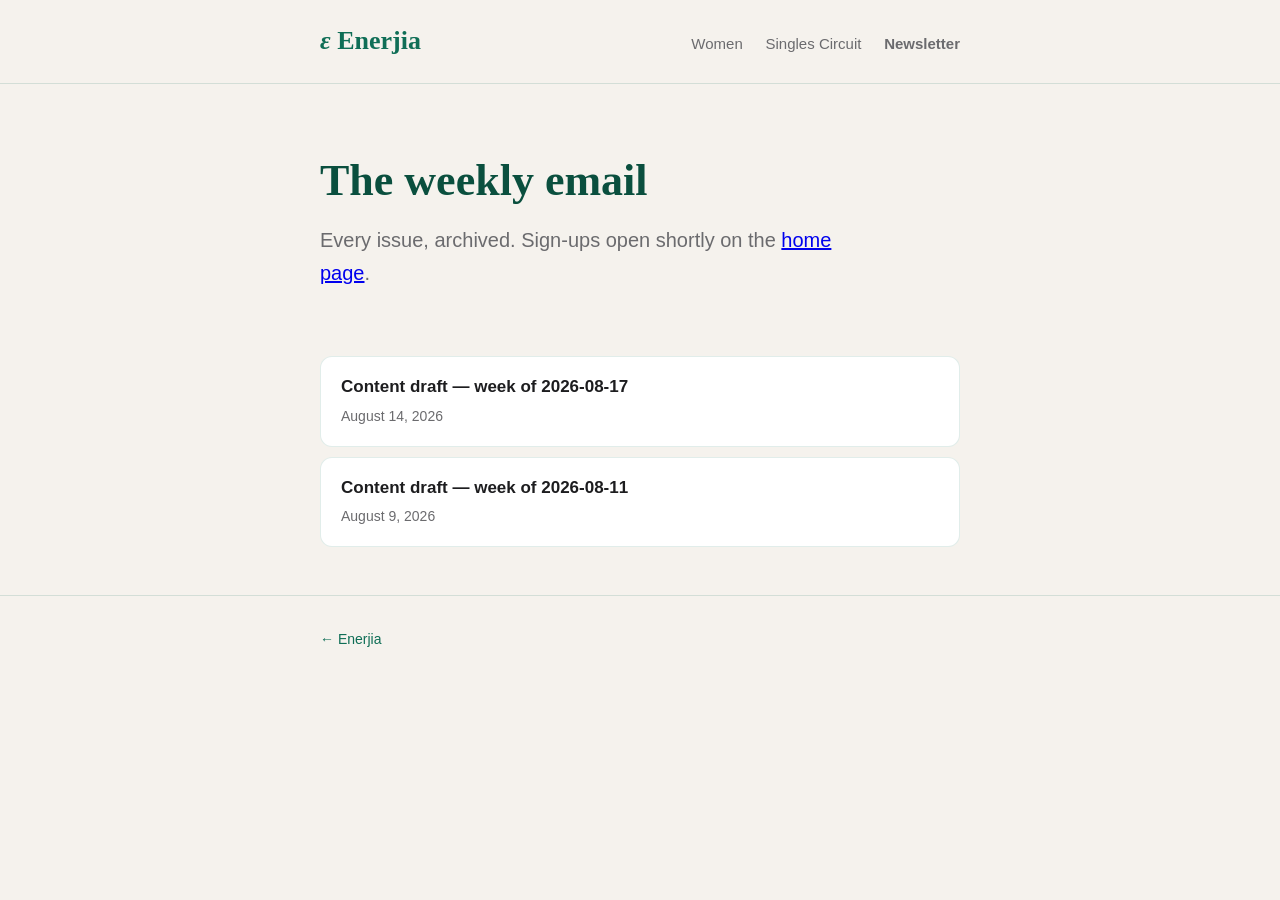
==== newsletter/index.html @ 993fcb27 "Phase 1 site: home, community landing pages, newsletter archive Static HTML + stdlib Python generato" ====
<!DOCTYPE html>
<html lang="en">
<head>
<meta charset="utf-8">
<meta name="viewport" content="width=device-width, initial-scale=1">
<title>Newsletter — Enerjia</title>
<meta name="description" content="The Enerjia weekly: what's happening in San Francisco, three picks worth leaving the house for, written by a person who verified every listing.">
<link rel="stylesheet" href="../style.css">
</head>
<body>
<header class="site">
  <div class="wrap">
    <a class="wordmark" href="../"><span class="eps">&epsilon;</span> Enerjia</a>
    <nav class="site">
      <a href="../women.html">Women</a>
      <a href="../singles.html">Singles Circuit</a>
      <a href="./"><strong>Newsletter</strong></a>
    </nav>
  </div>
</header>
<main class="wrap">
<div class="hero">
  <h1>The weekly email</h1>
  <p class="lede">Every issue, archived. Sign-ups open shortly on the
  <a href="../index.html#newsletter">home page</a>.</p>
</div>
<ul class="archive">
<li><a href="2026-08-14.html"><strong>Content draft — week of 2026-08-17</strong><br><span class="date">August 14, 2026</span></a></li>
<li><a href="2026-08-09.html"><strong>Content draft — week of 2026-08-11</strong><br><span class="date">August 9, 2026</span></a></li>
</ul>
</main>
<footer class="site">
  <div class="wrap"><p><a href="../">&larr; Enerjia</a></p></div>
</footer>
</body>
</html>
---- style.css ----
/* Enerjia web — same identity as the app: deep green #0F6E56, cream #F5F2ED,
   serif display. One file, no framework, loads in one round trip. */

:root {
  --green: #0F6E56;
  --green-dark: #0A4F3E;
  --cream: #F5F2ED;
  --ink: #1D1D1F;
  --muted: #6B6B6E;
  --gold: #D4A017;
}

* { margin: 0; padding: 0; box-sizing: border-box; }

body {
  background: var(--cream);
  color: var(--ink);
  font: 17px/1.65 -apple-system, BlinkMacSystemFont, "Segoe UI", Helvetica, Arial, sans-serif;
}

.wrap { max-width: 680px; margin: 0 auto; padding: 0 20px; }

h1, h2, h3, .wordmark { font-family: Georgia, "Times New Roman", serif; }

header.site {
  padding: 20px 0;
  border-bottom: 1px solid rgba(15, 110, 86, 0.15);
}
header.site .wrap {
  display: flex; align-items: baseline; justify-content: space-between;
  flex-wrap: wrap; gap: 8px;
}
.wordmark { font-size: 26px; font-weight: 700; color: var(--green); text-decoration: none; }
.wordmark .eps { font-style: italic; }
nav.site a {
  color: var(--muted); text-decoration: none; font-size: 15px; margin-left: 18px;
}
nav.site a:hover { color: var(--green); }

.hero { padding: 72px 0 56px; }
.hero h1 { font-size: 44px; line-height: 1.15; color: var(--green-dark); max-width: 560px; }
.hero p.lede { font-size: 20px; color: var(--muted); margin-top: 18px; max-width: 520px; }

.cta {
  display: inline-block; margin-top: 28px; background: var(--green); color: #fff;
  padding: 14px 28px; border-radius: 999px; text-decoration: none; font-weight: 600;
}
.cta:hover { background: var(--green-dark); }
.cta.secondary { background: transparent; color: var(--green); border: 1.5px solid var(--green); }

section { padding: 40px 0; }
section h2 { font-size: 28px; color: var(--green-dark); margin-bottom: 18px; }
section p + p { margin-top: 12px; }

.picks { display: grid; gap: 14px; margin-top: 8px; }
.pick {
  background: #fff; border-radius: 14px; padding: 18px 20px;
  border: 1px solid rgba(15, 110, 86, 0.12);
}
.pick .when { font-size: 13px; font-weight: 700; letter-spacing: 0.06em;
  text-transform: uppercase; color: var(--gold); }
.pick h3 { font-size: 20px; margin: 4px 0 6px; }
.pick p { color: var(--muted); font-size: 15.5px; }

.spaces { display: grid; gap: 14px; grid-template-columns: 1fr; }
@media (min-width: 560px) { .spaces { grid-template-columns: 1fr 1fr; } }
.space {
  display: block; background: var(--green); color: #fff; border-radius: 16px;
  padding: 24px; text-decoration: none;
}
.space:hover { background: var(--green-dark); }
.space h3 { font-size: 22px; margin-bottom: 6px; }
.space p { opacity: 0.85; font-size: 15px; }

.signup {
  background: #fff; border-radius: 16px; padding: 28px;
  border: 1px solid rgba(15, 110, 86, 0.12);
}
.signup form { display: flex; gap: 10px; margin-top: 14px; flex-wrap: wrap; }
.signup input[type="email"] {
  flex: 1; min-width: 220px; padding: 12px 16px; font-size: 16px;
  border: 1.5px solid rgba(15, 110, 86, 0.3); border-radius: 999px; background: var(--cream);
}
.signup button {
  background: var(--green); color: #fff; border: 0; padding: 12px 24px;
  border-radius: 999px; font-size: 16px; font-weight: 600; cursor: pointer;
}
.signup .fine { font-size: 13px; color: var(--muted); margin-top: 10px; }

article.issue h1 { font-size: 34px; color: var(--green-dark); margin: 40px 0 8px; }
article.issue h2 { font-size: 26px; color: var(--green-dark); margin: 32px 0 10px; }
article.issue h3 { font-size: 20px; color: var(--ink); margin: 22px 0 6px; }
article.issue p { margin: 12px 0; }
article.issue ul { margin: 12px 0 12px 24px; }
article.issue li { margin: 6px 0; }
article.issue hr { border: 0; border-top: 1px solid rgba(15, 110, 86, 0.15); margin: 28px 0; }
article.issue em { color: var(--muted); }
.issue-date { color: var(--muted); font-size: 15px; }

ul.archive { list-style: none; margin-top: 10px; }
ul.archive li {
  background: #fff; border: 1px solid rgba(15, 110, 86, 0.12);
  border-radius: 12px; margin-bottom: 10px;
}
ul.archive a { display: block; padding: 16px 20px; text-decoration: none; color: var(--ink); }
ul.archive a:hover { background: rgba(15, 110, 86, 0.05); }
ul.archive .date { color: var(--muted); font-size: 14px; }

footer.site {
  border-top: 1px solid rgba(15, 110, 86, 0.15);
  padding: 32px 0 48px; margin-top: 48px;
  color: var(--muted); font-size: 14px;
}
footer.site a { color: var(--green); text-decoration: none; }

.note {
  background: rgba(212, 160, 23, 0.1); border: 1px solid rgba(212, 160, 23, 0.35);
  border-radius: 10px; padding: 12px 16px; font-size: 14.5px; color: #7A5D0E;
}
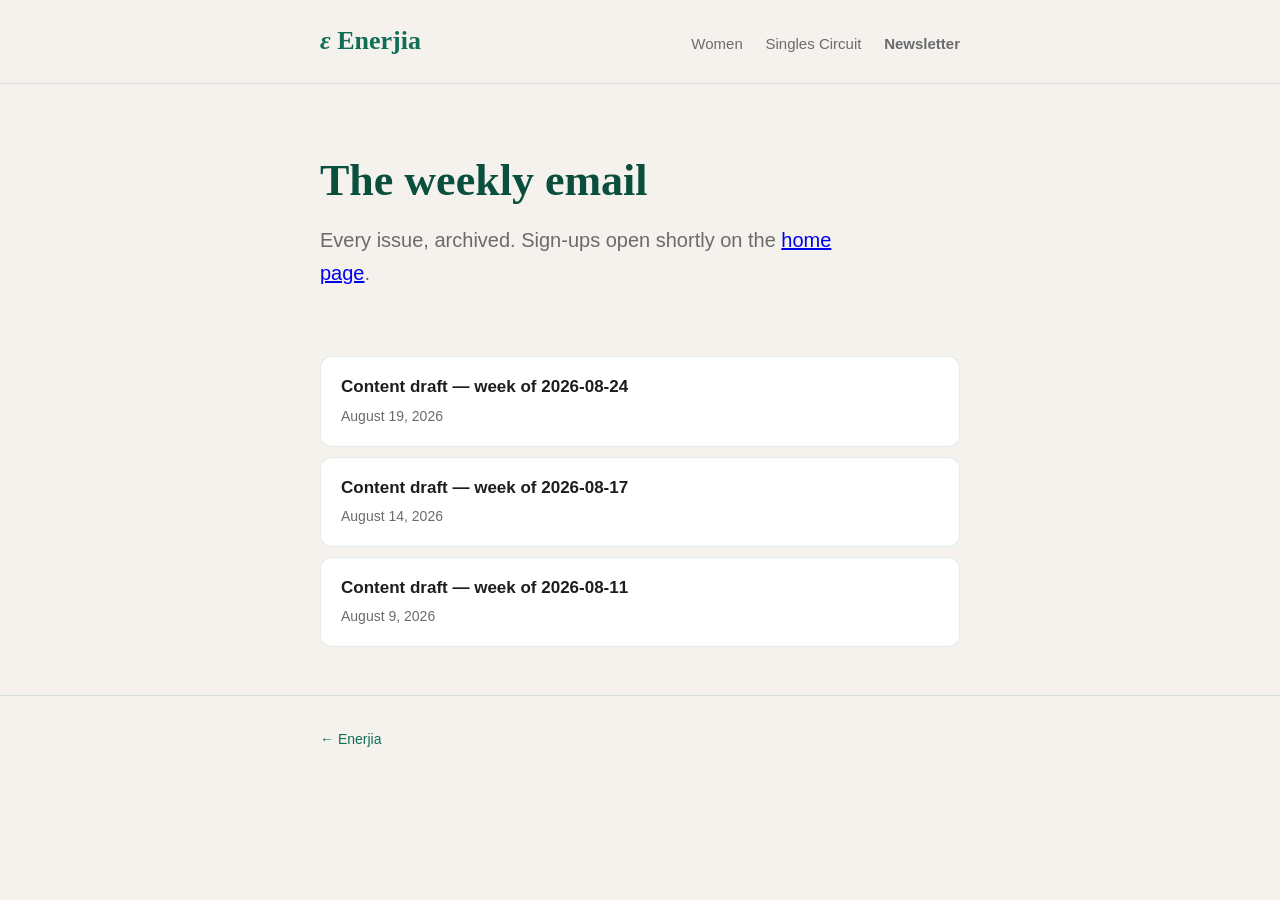
==== commit ebd31835: "Publish week-of-Aug-24 newsletter issue Co-Authored-By: Claude Fable 5 <noreply@anthropic.com>" ====
--- a/newsletter/index.html
+++ b/newsletter/index.html
@@ -25,6 +25,7 @@
   <a href="../index.html#newsletter">home page</a>.</p>
 </div>
 <ul class="archive">
+<li><a href="2026-08-19.html"><strong>Content draft — week of 2026-08-24</strong><br><span class="date">August 19, 2026</span></a></li>
 <li><a href="2026-08-14.html"><strong>Content draft — week of 2026-08-17</strong><br><span class="date">August 14, 2026</span></a></li>
 <li><a href="2026-08-09.html"><strong>Content draft — week of 2026-08-11</strong><br><span class="date">August 9, 2026</span></a></li>
 </ul>
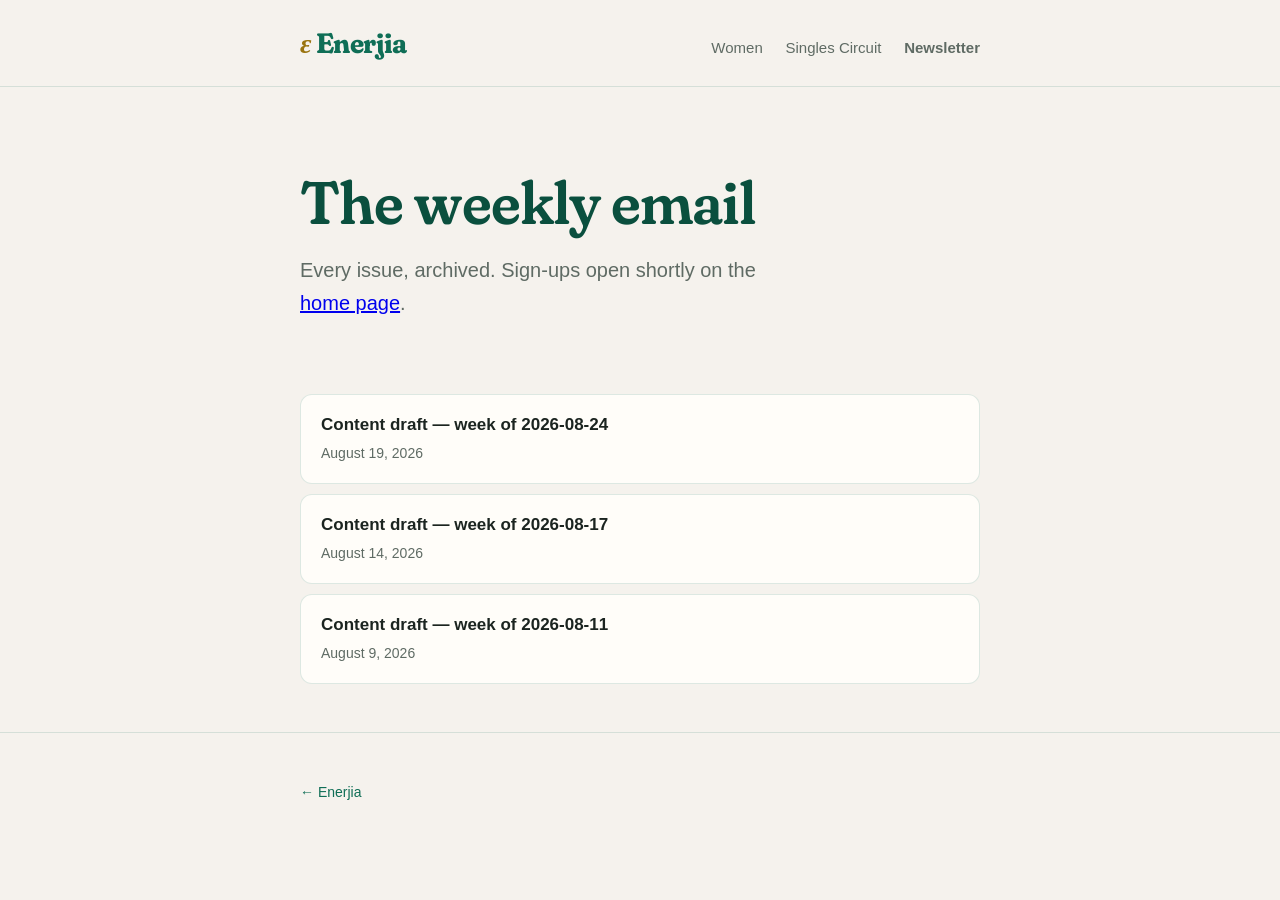
==== commit 1a6c7580: "Landing page: the jungle, the living map, and a headline about going together The home page gets the" ====
--- a/newsletter/index.html
+++ b/newsletter/index.html
@@ -5,6 +5,9 @@
 <meta name="viewport" content="width=device-width, initial-scale=1">
 <title>Newsletter — Enerjia</title>
 <meta name="description" content="The Enerjia weekly: what's happening in San Francisco, three picks worth leaving the house for, written by a person who verified every listing.">
+<link rel="preconnect" href="https://fonts.googleapis.com">
+<link rel="preconnect" href="https://fonts.gstatic.com" crossorigin>
+<link rel="stylesheet" href="https://fonts.googleapis.com/css2?family=Fraunces:ital,opsz,wght,SOFT,WONK@0,9..144,400..700,0..100,0..1;1,9..144,400..700,0..100,0..1&display=swap">
 <link rel="stylesheet" href="../style.css">
 </head>
 <body>
--- a/style.css
+++ b/style.css
@@ -1,13 +1,21 @@
 /* Enerjia web — same identity as the app: deep green #0F6E56, cream #F5F2ED,
-   serif display. One file, no framework, loads in one round trip. */
+   a serif for anything that speaks, and the jungle leaf from the app's launch
+   and login screens (JungleLeafView.swift), ported to SVG. One file, no
+   framework. Fraunces is loaded from Google Fonts by each page's <head>;
+   everything falls back to Georgia if it doesn't arrive. */
 
 :root {
   --green: #0F6E56;
   --green-dark: #0A4F3E;
   --cream: #F5F2ED;
-  --ink: #1D1D1F;
-  --muted: #6B6B6E;
+  --paper: #FFFDF9;
+  --mint: #E4EEE8;
+  --ink: #1B2420;
+  --muted: #5F6B64;
   --gold: #D4A017;
+  --gold-ink: #9A7410;
+  --line: rgba(15, 110, 86, 0.14);
+  --serif: "Fraunces", Georgia, "Times New Roman", serif;
 }
 
 * { margin: 0; padding: 0; box-sizing: border-box; }
@@ -16,66 +24,140 @@
   background: var(--cream);
   color: var(--ink);
   font: 17px/1.65 -apple-system, BlinkMacSystemFont, "Segoe UI", Helvetica, Arial, sans-serif;
-}
-
-.wrap { max-width: 680px; margin: 0 auto; padding: 0 20px; }
-
-h1, h2, h3, .wordmark { font-family: Georgia, "Times New Roman", serif; }
-
-header.site {
-  padding: 20px 0;
-  border-bottom: 1px solid rgba(15, 110, 86, 0.15);
-}
+  overflow-x: hidden;   /* leaves are allowed to bleed past the column */
+}
+
+.wrap { max-width: 720px; margin: 0 auto; padding: 0 20px; }
+
+/* Display type: Fraunces with its soft and "wonky" axes on. The wonk gives
+   the lowercase a little lean and curl — the fun lives in the letterforms,
+   not in extra decoration. Georgia has no such axes and ignores the setting. */
+h1, h2, h3, .wordmark {
+  font-family: var(--serif);
+  font-weight: 600;
+  font-variation-settings: "opsz" 72, "SOFT" 100, "WONK" 1;
+  letter-spacing: -0.015em;
+  text-wrap: balance;
+}
+h1 em, h2 em { font-style: italic; font-weight: 500; color: var(--gold-ink); }
+
+/* ---------- the leaf ---------- */
+.leaf { position: absolute; color: var(--green); pointer-events: none; overflow: visible;
+  transform: rotate(var(--r, 0deg)); transform-origin: 50% 100%; }
+.leaf .blade { fill: currentColor; opacity: 0.11; }
+.leaf .vein { fill: none; stroke: currentColor; stroke-width: 1.1; stroke-linecap: round; opacity: 0.28; }
+.leaf.big .blade { opacity: 0.14; }
+.leaf.white { color: #fff; }
+.leaf.white .blade { opacity: 0.14; }
+.leaf.white .vein { opacity: 0.32; }
+.leafframe { position: absolute; inset: 0; pointer-events: none; z-index: 0; }
+
+@keyframes sway {
+  from { transform: rotate(calc(var(--r, 0deg) - 2.5deg)); }
+  to   { transform: rotate(calc(var(--r, 0deg) + 2.5deg)); }
+}
+@media (prefers-reduced-motion: no-preference) {
+  .leaf { animation: sway 7s ease-in-out infinite alternate; animation-delay: var(--d, 0s); }
+}
+
+/* ---------- header ---------- */
+header.site { padding: 20px 0; border-bottom: 1px solid var(--line); }
 header.site .wrap {
   display: flex; align-items: baseline; justify-content: space-between;
   flex-wrap: wrap; gap: 8px;
 }
-.wordmark { font-size: 26px; font-weight: 700; color: var(--green); text-decoration: none; }
-.wordmark .eps { font-style: italic; }
-nav.site a {
-  color: var(--muted); text-decoration: none; font-size: 15px; margin-left: 18px;
-}
+.wordmark { font-size: 28px; font-weight: 700; color: var(--green); text-decoration: none; }
+.wordmark .eps { font-style: italic; color: var(--gold-ink); }
+nav.site a { color: var(--muted); text-decoration: none; font-size: 15px; margin-left: 18px; }
 nav.site a:hover { color: var(--green); }
 
-.hero { padding: 72px 0 56px; }
-.hero h1 { font-size: 44px; line-height: 1.15; color: var(--green-dark); max-width: 560px; }
-.hero p.lede { font-size: 20px; color: var(--muted); margin-top: 18px; max-width: 520px; }
+/* ---------- hero ---------- */
+.hero { position: relative; padding: 84px 0 64px; }
+.hero > :not(.leafframe):not(.pins) { position: relative; z-index: 1; }
+.eyebrow { font-size: 12.5px; font-weight: 700; letter-spacing: 0.12em; text-transform: uppercase; color: var(--green); margin-bottom: 16px; }
+.hero h1 { font-size: clamp(42px, 8vw, 60px); line-height: 1.05; color: var(--green-dark); max-width: 520px; }
+.hero p.lede { font-size: 20px; color: var(--muted); margin-top: 20px; max-width: 500px; }
+.hero .ctas { display: flex; flex-wrap: wrap; gap: 10px; margin-top: 28px; }
+
+/* The jungle hero: copy beside the living map, both inside the leaf border.
+   One column on phones (words, then the map as its own panel); from 1000px
+   the copy takes the left 44% and the map has the rest to itself. */
+body.jungle .hero { padding: 36px 0 24px; }
+body.jungle .hero-grid { max-width: 1180px; margin: 0 auto; padding: 0 20px; display: grid; grid-template-columns: 1fr; gap: 28px; }
+body.jungle .hero .copy { max-width: 32rem; padding-top: 28px; }
+body.jungle .hero h1 { font-size: clamp(40px, 6.2vw, 62px); max-width: 11ch; }
+body.jungle .hero p.lede { font-size: 18px; max-width: 30rem; }
+body.jungle .mapstage { position: relative; height: clamp(380px, 62vh, 600px); border-radius: 20px; overflow: hidden; background: rgba(4, 24, 18, .35); box-shadow: 0 0 0 1px rgba(93,193,156,.18) inset, 0 24px 60px rgba(2, 20, 14, .45); }
+body.jungle .mapstage canvas { position: absolute; inset: 0; width: 100%; height: 100%; display: block; }
+body.jungle .legend { position: absolute; left: 16px; bottom: 14px; z-index: 2; display: flex; align-items: center; gap: 8px; font-size: 13px; letter-spacing: .02em; color: rgba(243,239,228,.8); background: rgba(6,33,26,.7); padding: 7px 12px 7px 10px; border-radius: 999px; border: 1px solid rgba(93,193,156,.28); backdrop-filter: blur(4px); }
+body.jungle .legend i { width: 8px; height: 8px; border-radius: 50%; background: #5DC19C; box-shadow: 0 0 10px #5DC19C; flex: none; }
+body.jungle .legend b { color: #F3EFE4; font-variant-numeric: tabular-nums; }
+body.jungle .legend span { color: rgba(243,239,228,.55); }
+@media (max-width: 560px) { body.jungle .legend span { display: none; } }
+@media (min-width: 1000px) {
+  body.jungle .hero { padding: 48px 0 32px; }
+  body.jungle .hero-grid { grid-template-columns: minmax(0, 44%) minmax(0, 56%); gap: 40px; align-items: center; }
+  body.jungle .mapstage { height: clamp(520px, 72vh, 680px); }
+}
+
+/* Pins beside the headline: the map's pin, in miniature — emoji face, green ring. Decorative, but every one is a real weekly event. */
+.pins { position: absolute; right: -40px; top: 60px; width: 260px; height: 260px; pointer-events: none; z-index: 0; }
+.pin { position: absolute; display: grid; justify-items: center; gap: 2px; }
+.pin .face { width: 48px; height: 48px; border-radius: 50%; background: #fff; border: 2.5px solid var(--green); display: grid; place-items: center; font-size: 24px; box-shadow: 0 6px 14px rgba(10, 79, 62, 0.16); }
+@keyframes bob { from { translate: 0 0; } to { translate: 0 -7px; } }
+@media (prefers-reduced-motion: no-preference) { .pin { animation: bob 3.6s ease-in-out infinite alternate; animation-delay: var(--d, 0s); } }
+@media (max-width: 760px) { .pins { right: -12px; top: 8px; width: 150px; height: 120px; opacity: 0.9; } .pin:nth-child(n+3) { display: none; } .hero h1, .hero p.lede { max-width: 72%; } }
 
 .cta {
-  display: inline-block; margin-top: 28px; background: var(--green); color: #fff;
+  display: inline-block; background: var(--green); color: #fff;
   padding: 14px 28px; border-radius: 999px; text-decoration: none; font-weight: 600;
-}
-.cta:hover { background: var(--green-dark); }
+  transition: transform .15s ease, background .15s ease;
+}
+.cta:hover { background: var(--green-dark); transform: translateY(-1px); }
 .cta.secondary { background: transparent; color: var(--green); border: 1.5px solid var(--green); }
-
+.cta.secondary:hover { background: var(--mint); }
+.cta:focus-visible, nav.site a:focus-visible, .space:focus-visible, input:focus-visible, button:focus-visible { outline: 2px solid var(--gold); outline-offset: 3px; }
+
+/* ---------- sections ---------- */
 section { padding: 40px 0; }
-section h2 { font-size: 28px; color: var(--green-dark); margin-bottom: 18px; }
+section h2 { font-size: 30px; color: var(--green-dark); margin-bottom: 18px; }
 section p + p { margin-top: 12px; }
 
 .picks { display: grid; gap: 14px; margin-top: 8px; }
 .pick {
-  background: #fff; border-radius: 14px; padding: 18px 20px;
-  border: 1px solid rgba(15, 110, 86, 0.12);
-}
+  background: var(--paper); border-radius: 16px; padding: 18px 20px;
+  border: 1px solid var(--line);
+  display: grid; grid-template-columns: 1fr; gap: 12px; align-items: start;
+  transition: transform .15s ease, box-shadow .15s ease;
+}
+.pick:has(.badge) { grid-template-columns: 52px 1fr; }
+.pick:hover { transform: translateY(-2px); box-shadow: 0 10px 24px rgba(10, 79, 62, 0.10); }
+.pick .badge { width: 52px; height: 52px; border-radius: 50%; background: #fff; border: 2.5px solid var(--green); display: grid; place-items: center; font-size: 26px; box-shadow: 0 4px 10px rgba(10, 79, 62, 0.12); rotate: -6deg; }
+.pick:nth-child(even) .badge { rotate: 6deg; }
 .pick .when { font-size: 13px; font-weight: 700; letter-spacing: 0.06em;
-  text-transform: uppercase; color: var(--gold); }
-.pick h3 { font-size: 20px; margin: 4px 0 6px; }
+  text-transform: uppercase; color: var(--gold-ink); }
+.pick h3 { font-size: 21px; margin: 4px 0 6px; }
 .pick p { color: var(--muted); font-size: 15.5px; }
 
 .spaces { display: grid; gap: 14px; grid-template-columns: 1fr; }
 @media (min-width: 560px) { .spaces { grid-template-columns: 1fr 1fr; } }
 .space {
-  display: block; background: var(--green); color: #fff; border-radius: 16px;
+  display: block; position: relative; overflow: hidden;
+  background: var(--green); color: #fff; border-radius: 16px;
   padding: 24px; text-decoration: none;
-}
-.space:hover { background: var(--green-dark); }
-.space h3 { font-size: 22px; margin-bottom: 6px; }
-.space p { opacity: 0.85; font-size: 15px; }
+  transition: transform .15s ease, background .15s ease;
+}
+.space:hover { background: var(--green-dark); transform: translateY(-2px); }
+.space > :not(.leafframe) { position: relative; z-index: 1; }
+.space h3 { font-size: 23px; margin-bottom: 6px; }
+.space p { opacity: 0.86; font-size: 15px; }
 
 .signup {
-  background: #fff; border-radius: 16px; padding: 28px;
-  border: 1px solid rgba(15, 110, 86, 0.12);
-}
+  position: relative; overflow: hidden;
+  background: var(--paper); border-radius: 16px; padding: 28px;
+  border: 1px solid var(--line);
+}
+.signup > :not(.leaf) { position: relative; z-index: 1; }
 .signup form { display: flex; gap: 10px; margin-top: 14px; flex-wrap: wrap; }
 .signup input[type="email"] {
   flex: 1; min-width: 220px; padding: 12px 16px; font-size: 16px;
@@ -85,35 +167,86 @@
   background: var(--green); color: #fff; border: 0; padding: 12px 24px;
   border-radius: 999px; font-size: 16px; font-weight: 600; cursor: pointer;
 }
+.signup button:hover { background: var(--green-dark); }
 .signup .fine { font-size: 13px; color: var(--muted); margin-top: 10px; }
 
-article.issue h1 { font-size: 34px; color: var(--green-dark); margin: 40px 0 8px; }
-article.issue h2 { font-size: 26px; color: var(--green-dark); margin: 32px 0 10px; }
+/* ---------- newsletter pages ---------- */
+article.issue h1 { font-size: 36px; color: var(--green-dark); margin: 40px 0 8px; }
+article.issue h2 { font-size: 27px; color: var(--green-dark); margin: 32px 0 10px; }
 article.issue h3 { font-size: 20px; color: var(--ink); margin: 22px 0 6px; }
 article.issue p { margin: 12px 0; }
 article.issue ul { margin: 12px 0 12px 24px; }
 article.issue li { margin: 6px 0; }
-article.issue hr { border: 0; border-top: 1px solid rgba(15, 110, 86, 0.15); margin: 28px 0; }
+article.issue hr { border: 0; border-top: 1px solid var(--line); margin: 28px 0; }
 article.issue em { color: var(--muted); }
 .issue-date { color: var(--muted); font-size: 15px; }
 
 ul.archive { list-style: none; margin-top: 10px; }
-ul.archive li {
-  background: #fff; border: 1px solid rgba(15, 110, 86, 0.12);
-  border-radius: 12px; margin-bottom: 10px;
-}
+ul.archive li { background: var(--paper); border: 1px solid var(--line); border-radius: 12px; margin-bottom: 10px; }
 ul.archive a { display: block; padding: 16px 20px; text-decoration: none; color: var(--ink); }
-ul.archive a:hover { background: rgba(15, 110, 86, 0.05); }
+ul.archive a:hover { background: var(--mint); }
 ul.archive .date { color: var(--muted); font-size: 14px; }
 
+/* ---------- footer ---------- */
 footer.site {
-  border-top: 1px solid rgba(15, 110, 86, 0.15);
-  padding: 32px 0 48px; margin-top: 48px;
+  position: relative; overflow: hidden;
+  border-top: 1px solid var(--line);
+  padding: 48px 0 48px; margin-top: 48px;
   color: var(--muted); font-size: 14px;
 }
+footer.site .canopy { position: absolute; left: 0; right: 0; top: 0; height: 70px; pointer-events: none; }
+footer.site .wrap { position: relative; z-index: 1; }
 footer.site a { color: var(--green); text-decoration: none; }
 
 .note {
   background: rgba(212, 160, 23, 0.1); border: 1px solid rgba(212, 160, 23, 0.35);
   border-radius: 10px; padding: 12px 16px; font-size: 14.5px; color: #7A5D0E;
 }
+
+/* ---------- the jungle landing page ----------
+   body.jungle (index only): a dark green ground that lightens toward the
+   centre, a fixed leaf border behind everything (see the generator at the
+   foot of index.html), and cream "paper" cards on top. */
+body.jungle {
+  color: #F3EFE4;
+  background: radial-gradient(ellipse 70% 60% at 50% 40%, #166A50 0%, #0F4F3B 35%, #0A3328 68%, #06211A 100%) fixed;
+}
+body.jungle #jungle { position: fixed; inset: 0; z-index: 0; pointer-events: none; overflow: hidden; }
+body.jungle #jungle svg { width: 100%; height: 100%; display: block; }
+body.jungle #jungle .blade { fill: currentColor; }
+body.jungle #jungle .stem { fill: none; stroke: currentColor; stroke-width: 2.2; stroke-linecap: round; }
+body.jungle #jungle .vein { fill: none; stroke: var(--vein, rgba(255,255,255,.18)); stroke-width: 1.1; stroke-linecap: round; }
+body.jungle #jungle .shadow { color: #04170F; opacity: .45; }
+body.jungle #jungle .shadow .vein { stroke: none; }
+body.jungle #jungle .layer.back { opacity: .9; }
+body.jungle #jungle .sway { transform-box: fill-box; transform-origin: 50% 100%; }
+@keyframes leafsway { from { transform: rotate(-1.4deg); } to { transform: rotate(1.4deg); } }
+@media (prefers-reduced-motion: no-preference) and (min-width: 760px) {
+  body.jungle #jungle .sway { animation: leafsway 8s ease-in-out infinite alternate; }
+}
+body.jungle header.site, body.jungle main, body.jungle footer.site { position: relative; z-index: 1; }
+body.jungle header.site { border-bottom-color: rgba(243,239,228,.14); }
+body.jungle .wordmark { color: #F3EFE4; }
+body.jungle .wordmark .eps { color: #E8C56A; }
+body.jungle nav.site a { color: rgba(243,239,228,.72); }
+body.jungle nav.site a:hover { color: #F3EFE4; }
+body.jungle .eyebrow { color: #E8C56A; }
+body.jungle .hero h1 { color: #F3EFE4; }
+body.jungle h1 em, body.jungle h2 em { color: #E8C56A; }
+body.jungle .hero p.lede { color: rgba(243,239,228,.78); }
+body.jungle .cta { background: #F3EFE4; color: #0A4F3E; }
+body.jungle .cta:hover { background: #fff; }
+body.jungle .cta.secondary { background: transparent; color: #F3EFE4; border-color: rgba(243,239,228,.45); }
+body.jungle .cta.secondary:hover { background: rgba(243,239,228,.1); }
+body.jungle section h2 { color: #F3EFE4; }
+body.jungle section > p { color: rgba(243,239,228,.84); max-width: 60ch; }
+body.jungle .pick, body.jungle .signup { background: #F7F3EA; color: var(--ink); border-color: transparent; box-shadow: 0 12px 30px rgba(2, 20, 14, .35); }
+body.jungle .pick p, body.jungle .signup .fine { color: var(--muted); }
+body.jungle .pick:hover { box-shadow: 0 18px 36px rgba(2, 20, 14, .45); }
+body.jungle .space { background: #148A6B; box-shadow: 0 12px 30px rgba(2, 20, 14, .35); }
+body.jungle .space:hover { background: #19A078; }
+body.jungle .signup input[type="email"] { background: #fff; }
+body.jungle footer.site { border-top-color: rgba(243,239,228,.14); color: rgba(243,239,228,.6); }
+body.jungle footer.site a { color: #E8C56A; }
+body.jungle footer.site .wordmark { color: #F3EFE4; }
+body.jungle .cta:focus-visible, body.jungle nav.site a:focus-visible, body.jungle input:focus-visible, body.jungle button:focus-visible { outline-color: #E8C56A; }
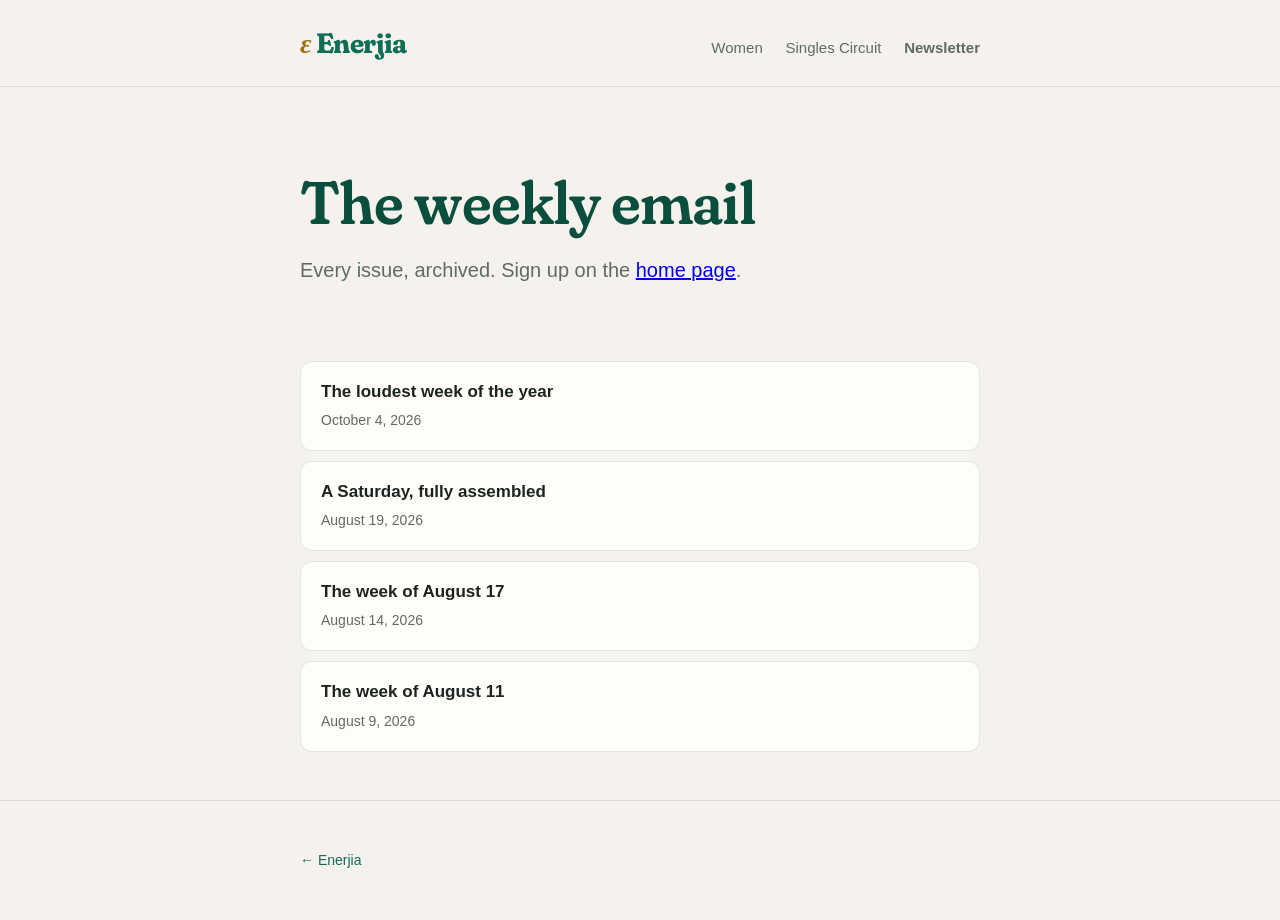
==== commit 26e3f2f9: "Newsletter archive: the Oct 4 issue, the send-version rule, the Women signup tag build_newsletter.py" ====
--- a/newsletter/index.html
+++ b/newsletter/index.html
@@ -24,13 +24,14 @@
 <main class="wrap">
 <div class="hero">
   <h1>The weekly email</h1>
-  <p class="lede">Every issue, archived. Sign-ups open shortly on the
+  <p class="lede">Every issue, archived. Sign up on the
   <a href="../index.html#newsletter">home page</a>.</p>
 </div>
 <ul class="archive">
-<li><a href="2026-08-19.html"><strong>Content draft — week of 2026-08-24</strong><br><span class="date">August 19, 2026</span></a></li>
-<li><a href="2026-08-14.html"><strong>Content draft — week of 2026-08-17</strong><br><span class="date">August 14, 2026</span></a></li>
-<li><a href="2026-08-09.html"><strong>Content draft — week of 2026-08-11</strong><br><span class="date">August 9, 2026</span></a></li>
+<li><a href="2026-10-04.html"><strong>The loudest week of the year</strong><br><span class="date">October 4, 2026</span></a></li>
+<li><a href="2026-08-19.html"><strong>A Saturday, fully assembled</strong><br><span class="date">August 19, 2026</span></a></li>
+<li><a href="2026-08-14.html"><strong>The week of August 17</strong><br><span class="date">August 14, 2026</span></a></li>
+<li><a href="2026-08-09.html"><strong>The week of August 11</strong><br><span class="date">August 9, 2026</span></a></li>
 </ul>
 </main>
 <footer class="site">
